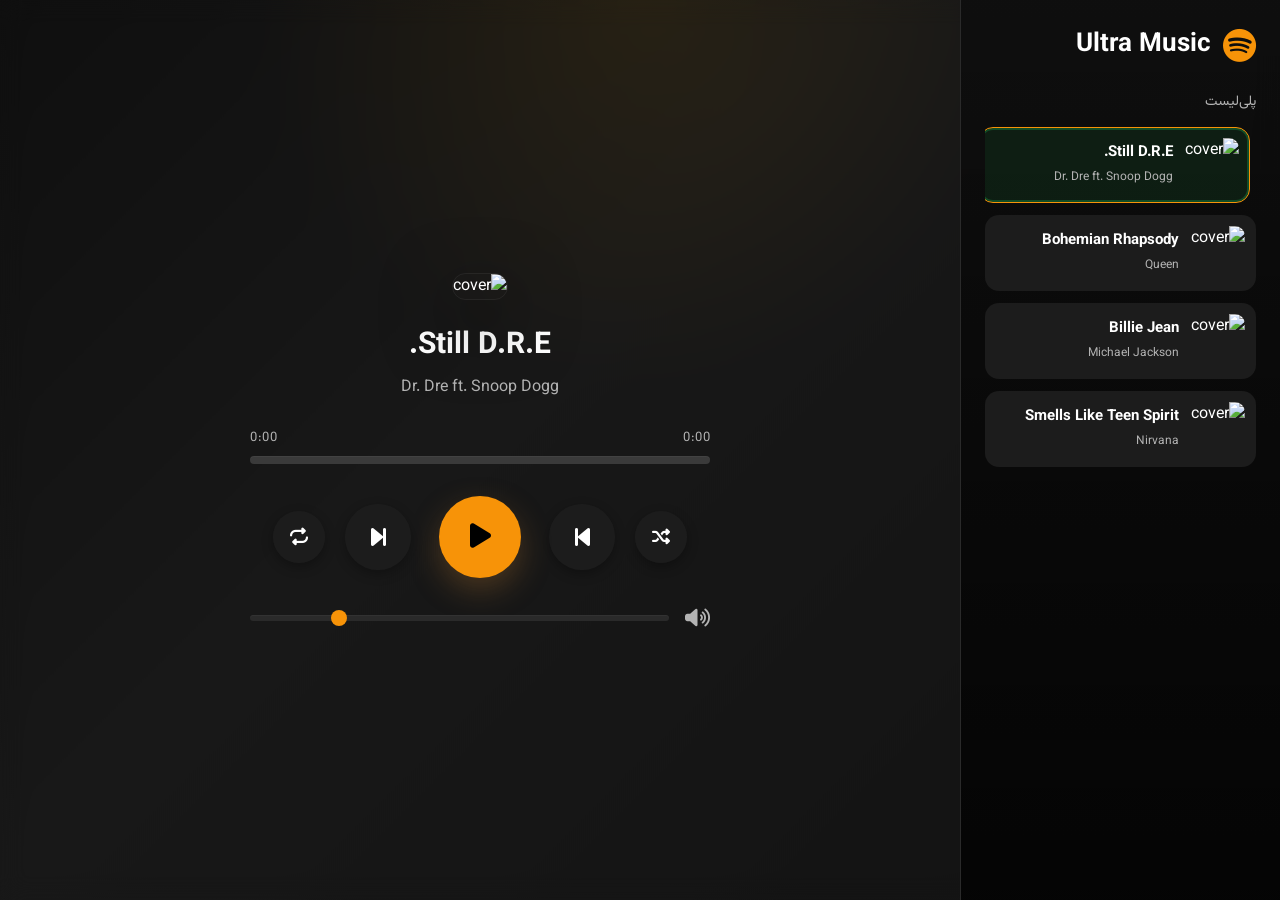
==== music-site/index.html @ 1205872f "uplpad project files" ====
<!DOCTYPE html>
<html lang="fa" dir="rtl">
<head>
  <meta charset="UTF-8" />
  <meta name="viewport" content="width=device-width, initial-scale=1.0" />
  <title>پلیر موزیک amir</title>

  <!-- Font Awesome -->
  <link rel="stylesheet" href="https://cdnjs.cloudflare.com/ajax/libs/font-awesome/6.5.0/css/all.min.css">

  <!-- Google Fonts -->
  <link rel="preconnect" href="https://fonts.googleapis.com">
  <link rel="preconnect" href="https://fonts.gstatic.com" crossorigin>
  <link href="https://fonts.googleapis.com/css2?family=Vazirmatn:wght@100..900&display=swap" rel="stylesheet">

  <!-- CSS -->
  <link rel="stylesheet" href="style.css" />
</head>
<body>
  <div class="app">
    <aside class="sidebar">
      <div class="brand">
        <i class="fa-brands fa-spotify"></i>
        <h1>Ultra Music</h1>
      </div>

      <p class="subtitle">پلی‌لیست</p>

      <ul id="song-list" class="playlist">
        <li class="active" data-index="0">
          <img src="covers/cover1.jpg" alt="cover">
          <div class="song-meta">
            <span>Still D.R.E.</span>
            <small>Dr. Dre ft. Snoop Dogg</small>
          </div>
        </li>
        <li data-index="1">
          <img src="covers/cover2.jpg" alt="cover">
          <div class="song-meta">
            <span>Bohemian Rhapsody</span>
            <small>Queen</small>
          </div>
        </li>
        <li data-index="2">
          <img src="covers/cover3.jpg" alt="cover">
          <div class="song-meta">
            <span>Billie Jean</span>
            <small>Michael Jackson</small>
          </div>
        </li>
        <li data-index="3">
          <img src="covers/cover4.jpg" alt="cover">
          <div class="song-meta">
            <span>Smells Like Teen Spirit</span>
            <small>Nirvana</small>
          </div>
        </li>
      </ul>
    </aside>

    <main class="player">
      <div class="now-playing">
        <div class="cover-container">
          <img id="cover" src="covers/cover1.jpg" alt="cover">
        </div>
        <div class="track-info">
          <h2 id="song-title">Still D.R.E.</h2>
          <p id="artist">Dr. Dre ft. Snoop Dogg</p>
        </div>
      </div>

      <div class="timer-row">
        <span id="current-time">0:00</span>
        <span id="duration">0:00</span>
      </div>

      <div class="progress-container" id="progress-container">
        <div class="progress" id="progress"></div>
      </div>

      <div class="controls">
        <button id="shuffle" class="icon-btn" title="Shuffle">
          <i class="fa-solid fa-shuffle"></i>
        </button>

        <button id="prev" class="icon-btn big" title="Previous">
          <i class="fa-solid fa-backward-step"></i>
        </button>

        <button id="play" class="play-btn" title="Play/Pause">
          <i class="fa-solid fa-play"></i>
        </button>

        <button id="next" class="icon-btn big" title="Next">
          <i class="fa-solid fa-forward-step"></i>
        </button>

        <button id="repeat" class="icon-btn" title="Repeat">
          <i class="fa-solid fa-repeat"></i>
        </button>
      </div>

      <div class="volume-row">
        <i class="fa-solid fa-volume-high"></i>
        <input id="volume" type="range" min="0" max="100" value="80">
      </div>

      <audio id="audio"></audio>
    </main>
  </div>

  <script src="script.js"></script>
</body>
</html>
---- music-site/style.css ----
@import url('https://fonts.googleapis.com/css2?family=Vazirmatn:wght@100..900&display=swap');

* {
  box-sizing: border-box;
  margin: 0;
  padding: 0;
}

:root {
  --bg: #121212;
  --panel: rgba(24, 24, 24, 0.92);
  --panel-2: rgba(30, 30, 30, 0.92);
  --text: #ffffff;
  --muted: #b3b3b3;
  --green: #f79308;
  --green-2: #a36323;
  --line: #2a2a2a;
  --font-persian: 'Vazirmatn', sans-serif;
}

body {
  font-family: var(--font-persian), Tahoma, sans-serif;
  background:
    radial-gradient(circle at top, rgba(190, 128, 2, 0.1), transparent 35%),
    linear-gradient(135deg, #0f0f0f, #181818 40%, #121212);
  color: var(--text);
  min-height: 100vh;
  overflow-x: hidden; /* Hide horizontal scrollbar */
}

.app {
  display: flex;
  min-height: 100vh;
  backdrop-filter: blur(12px);
}

.sidebar {
  width: 320px;
  background: var(--panel);
  border-left: 1px solid var(--line);
  padding: 24px;
  display: flex;
  flex-direction: column;
  position: relative; /* For overlay */
}

.sidebar::before {
  content: '';
  position: absolute;
  top: 0;
  left: 0;
  width: 100%;
  height: 100%;
  background: linear-gradient(to bottom, rgba(0,0,0,0.4), rgba(0,0,0,0.8));
  z-index: 0;
}

.brand {
  display: flex;
  align-items: center;
  gap: 12px;
  margin-bottom: 8px;
  position: relative;
  z-index: 1;
}

.brand i {
  color: var(--green);
  font-size: 34px;
}

.brand h1 {
  font-size: 26px;
  font-weight: 700;
}

.subtitle {
  color: var(--muted);
  margin: 18px 0 14px;
  font-size: 14px;
  position: relative;
  z-index: 1;
}

.playlist {
  list-style: none;
  display: flex;
  flex-direction: column;
  gap: 12px;
  overflow-y: auto; /* Scrollable playlist */
  flex-grow: 1; /* Takes available space */
  position: relative;
  z-index: 1;
}
.playlist::-webkit-scrollbar {
  width: 8px;
}
.playlist::-webkit-scrollbar-track {
  background: rgba(255, 255, 255, 0.04);
  border-radius: 10px;
}
.playlist::-webkit-scrollbar-thumb {
  background: rgba(255, 255, 255, 0.12);
  border-radius: 10px;
}


.playlist li {
  display: flex;
  align-items: center;
  gap: 12px;
  padding: 10px;
  border-radius: 14px;
  background: var(--panel-2);
  border: 1px solid transparent;
  cursor: pointer;
  transition: background 0.25s ease, transform 0.25s ease, border-color 0.25s ease;
}

.playlist li:hover {
  background: #2a2a2a;
  transform: translateX(-6px);
}

.playlist li.active {
  border-color: var(--green);
  background: rgba(29, 185, 84, 0.1);
  box-shadow: 0 0 0 2px rgba(29,185,84,0.3) inset;
  transform: translateX(-6px);
}

.playlist li.active:hover {
  background: rgba(149, 108, 32, 0.15);
}

.playlist img {
  width: 54px;
  height: 54px;
  object-fit: cover;
  border-radius: 10px;
  animation: pulse-cover 2s infinite alternate;
}
.playlist li.active img {
  animation: pulse-cover 1s infinite alternate;
}

@keyframes pulse-cover {
  from { transform: scale(1); }
  to { transform: scale(1.04); }
}

.song-meta span {
  display: block;
  font-size: 15px;
  font-weight: 700;
}

.song-meta small {
  color: var(--muted);
  font-size: 12px;
}

.player {
  flex: 1;
  display: flex;
  flex-direction: column;
  justify-content: center;
  align-items: center;
  padding: 40px 28px;
  position: relative;
}

.now-playing {
  width: 100%;
  max-width: 460px;
  text-align: center;
  margin-bottom: 10px;
}

.cover-container {
  position: relative;
  display: inline-block;
}

#cover {
  width: 100%;
  max-width: 360px;
  aspect-ratio: 1 / 1;
  object-fit: cover;
  border-radius: 24px;
  box-shadow: 0 24px 70px rgba(0,0,0,0.6);
  margin-bottom: 22px;
  border: 1px solid rgba(255,255,255,0.06);
  animation: rotate-cover 30s linear infinite;
  transform-origin: center center;
}
.player.playing #cover {
  animation-play-state: running;
}
.player:not(.playing) #cover {
  animation-play-state: paused;
}

@keyframes rotate-cover {
  from { transform: rotate(0deg) scale(1); }
  to { transform: rotate(360deg) scale(1); }
}

.track-info h2 {
  font-size: 30px;
  font-weight: 700;
  margin-bottom: 6px;
}

.track-info p {
  color: var(--muted);
  font-size: 16px;
}

.timer-row {
  width: 100%;
  max-width: 460px;
  display: flex;
  justify-content: space-between;
  color: var(--muted);
  font-size: 13px;
  margin: 18px 0 8px;
  letter-spacing: 0.5px;
}

.progress-container {
  width: 100%;
  max-width: 460px;
  height: 8px;
  background: #3a3a3a;
  border-radius: 999px;
  overflow: hidden;
  cursor: pointer;
  box-shadow: inset 0 1px 0 rgba(255,255,255,0.04);
  transition: height 0.2s ease;
}
.progress-container:hover {
  height: 12px;
}

.progress {
  width: 0%;
  height: 100%;
  background: linear-gradient(90deg, var(--green), var(--green-2));
  border-radius: 999px;
  transition: width 0.1s linear;
}

.controls {
  display: flex;
  align-items: center;
  gap: 20px; /* Increased gap */
  margin-top: 32px; /* Increased margin */
}

.icon-btn,
.play-btn {
  border: none;
  cursor: pointer;
  transition: all 0.2s ease;
}

.icon-btn {
  width: 52px;
  height: 52px;
  border-radius: 50%;
  background: var(--panel-2);
  color: #fff;
  font-size: 18px;
  display: flex;
  justify-content: center;
  align-items: center;
  box-shadow: 0 4px 12px rgba(0,0,0,0.3);
}

.icon-btn:hover {
  background: #303030;
  transform: scale(1.1);
}

.icon-btn.active-mode {
  color: var(--green);
  background: rgba(154, 126, 23, 0.1);
  box-shadow: 0 0 0 2px rgba(150, 111, 34, 0.3) inset;
}

.icon-btn.big {
  width: 66px;
  height: 66px;
  font-size: 24px;
}

.play-btn {
  width: 82px;
  height: 82px;
  border-radius: 50%;
  background: var(--green);
  color: #000;
  font-size: 28px;
  box-shadow: 0 12px 30px rgba(151, 100, 43, 0.4);
  margin: 0 8px; /* Added margin for better spacing */
}

.play-btn:hover {
  background: var(--green-2);
  transform: scale(1.08);
}

.volume-row {
  width: 100%;
  max-width: 460px;
  display: flex;
  align-items: center;
  gap: 16px;
  margin-top: 30px;
  color: var(--muted);
}

.volume-row i {
  font-size: 20px;
}

.volume-row input[type="range"] {
  width: 100%;
  appearance: none;
  background: transparent;
  height: 6px;
}

.volume-row input[type="range"]::-webkit-slider-runnable-track {
  background: var(--line);
  height: 6px;
  border-radius: 999px;
  box-shadow: inset 0 1px 0 rgba(255,255,255,0.04);
}
.volume-row input[type="range"]::-webkit-slider-thumb {
  appearance: none;
  width: 16px;
  height: 16px;
  background: var(--green);
  border-radius: 50%;
  margin-top: -5px;
  cursor: pointer;
  transition: all 0.2s ease;
}
.volume-row input[type="range"]:hover::-webkit-slider-thumb {
  transform: scale(1.2);
  background: var(--green-2);
}

audio {
  display: none;
}

@media (max-width: 900px) {
  .app {
    flex-direction: column;
  }

  .sidebar {
    width: 100%;
    border-left: none;
    border-bottom: 1px solid var(--line);
    height: 30vh; /* Fixed height for sidebar on mobile */
  }

  .playlist {
    overflow-x: hidden; /* Prevent horizontal scroll on playlist */
    overflow-y: auto;
  }

  .player {
    padding: 28px 18px 36px;
    flex-grow: 1; /* Take remaining space */
    justify-content: flex-start; /* Align content to top */
  }

  #cover {
    max-width: 280px;
  }

  .controls {
    gap: 12px;
  }
  .play-btn {
    width: 70px;
    height: 70px;
    font-size: 24px;
  }
  .icon-btn.big {
    width: 58px;
    height: 58px;
    font-size: 20px;
  }
  .icon-btn {
    width: 46px;
    height: 46px;
    font-size: 16px;
  }
}

@media (max-width: 480px) {
  .brand h1 {
    font-size: 20px;
  }
  .brand i {
    font-size: 28px;
  }
  .track-info h2 {
    font-size: 24px;
  }
  .track-info p {
    font-size: 14px;
  }
  .controls {
    margin-top: 20px;
  }
}
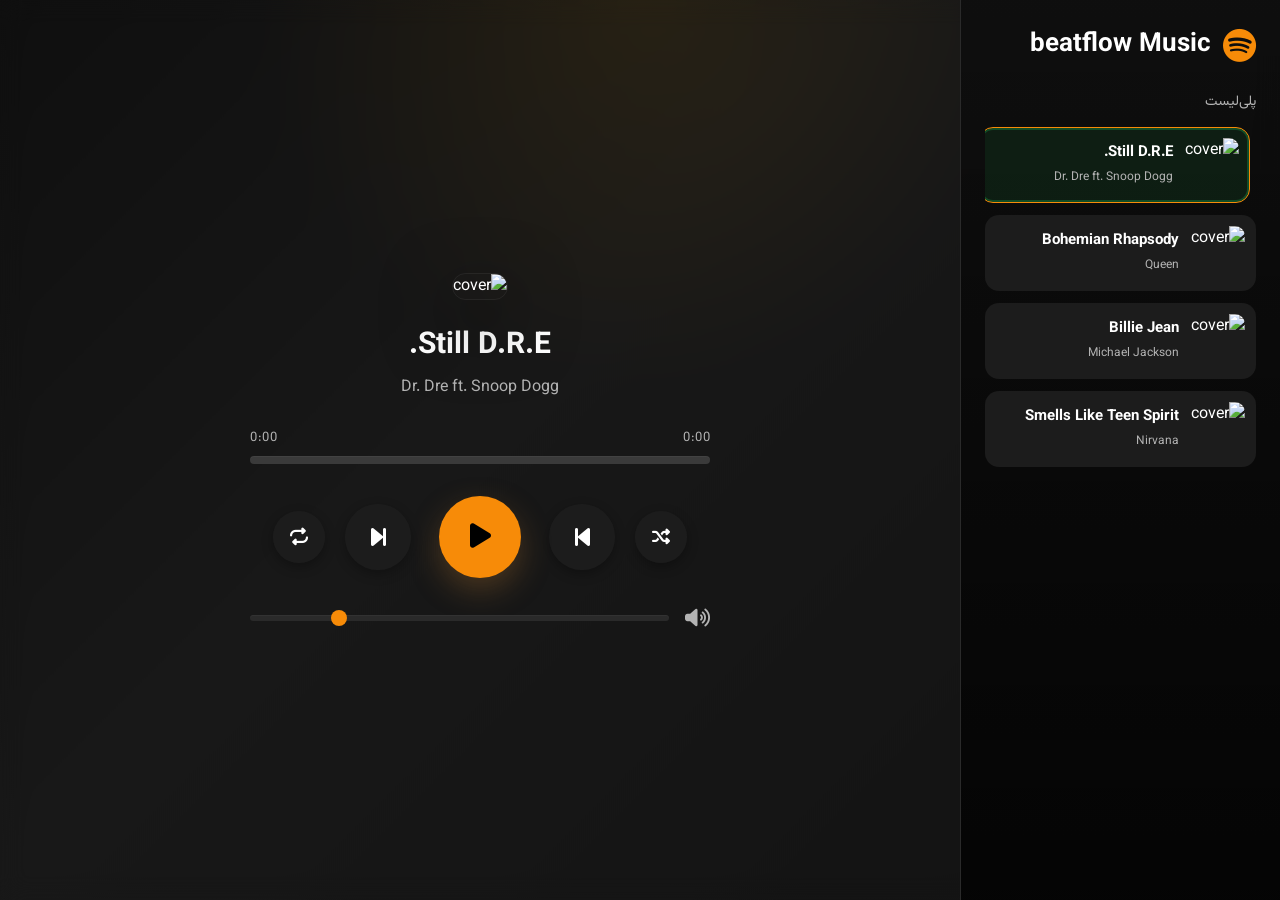
==== commit 5c6912f7: "Add files via upload" ====
--- a/music-site/index.html
+++ b/music-site/index.html
@@ -3,7 +3,7 @@
 <head>
   <meta charset="UTF-8" />
   <meta name="viewport" content="width=device-width, initial-scale=1.0" />
-  <title>پلیر موزیک amir</title>
+  <title>beatflow</title>
 
   <!-- Font Awesome -->
   <link rel="stylesheet" href="https://cdnjs.cloudflare.com/ajax/libs/font-awesome/6.5.0/css/all.min.css">
@@ -21,7 +21,7 @@
     <aside class="sidebar">
       <div class="brand">
         <i class="fa-brands fa-spotify"></i>
-        <h1>Ultra Music</h1>
+        <h1>beatflow Music</h1>
       </div>
 
       <p class="subtitle">پلی‌لیست</p>
--- a/music-site/style.css
+++ b/music-site/style.css
@@ -12,8 +12,8 @@
   --panel-2: rgba(30, 30, 30, 0.92);
   --text: #ffffff;
   --muted: #b3b3b3;
-  --green: #f79308;
-  --green-2: #a36323;
+  --green: #f78b08;
+  --green-2: #f2ab04;
   --line: #2a2a2a;
   --font-persian: 'Vazirmatn', sans-serif;
 }
